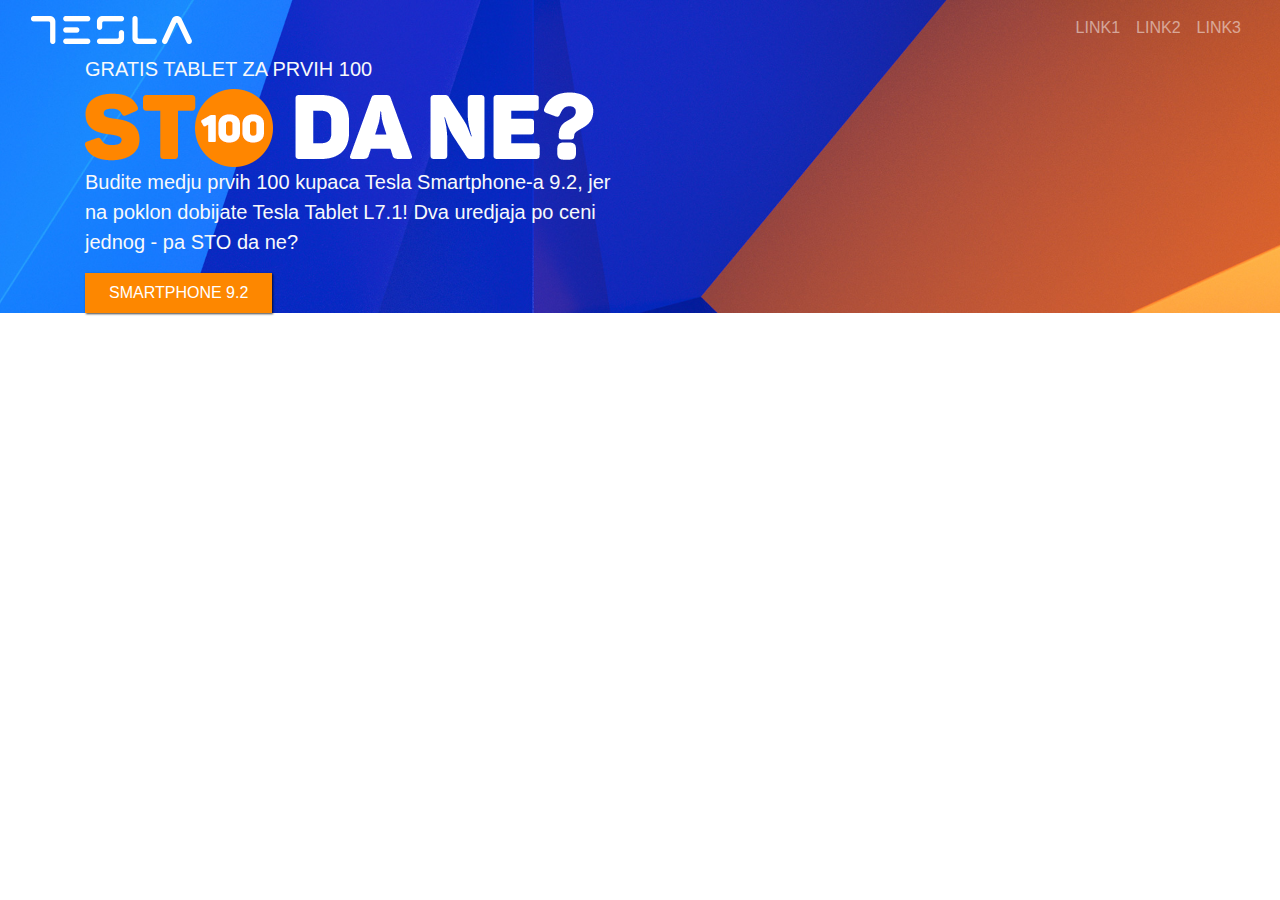
==== index.html @ eaa648a9 "Add images & files" ====
<!doctype html>
<html lang="en">

<head>
    <!-- Required meta tags -->
    <meta charset="utf-8">
    <meta name="viewport" content="width=device-width, initial-scale=1, shrink-to-fit=no">

    <!-- Bootstrap CSS -->
    <link rel="stylesheet" href="https://stackpath.bootstrapcdn.com/bootstrap/4.3.1/css/bootstrap.min.css"
        integrity="sha384-ggOyR0iXCbMQv3Xipma34MD+dH/1fQ784/j6cY/iJTQUOhcWr7x9JvoRxT2MZw1T" crossorigin="anonymous">
    <link rel="stylesheet" href="./css/style.css">
    <title>Hello, world!</title>
</head>

<body>
    <main id="hero">
        <header class="container-fluid">
            <nav class="navbar navbar-expand-lg navbar-dark">
                <a class="navbar-brand" href="#">
                    <img src="./img/Tesla-logo.png" alt="Tesla Logo">
                </a>
                <button class="navbar-toggler" type="button" data-toggle="collapse" data-target="#navbarNavAltMarkup"
                    aria-controls="navbarNavAltMarkup" aria-expanded="false" aria-label="Toggle navigation">
                    <span class="navbar-toggler-icon"></span>
                </button>
                <div class="collapse navbar-collapse" id="navbarNavAltMarkup">
                    <div class="navbar-nav ml-auto">
                        <a class="nav-item nav-link" href="#">LINK1</a>
                        <a class="nav-item nav-link" href="#">LINK2</a>
                        <a class="nav-item nav-link" href="#">LINK3</a>
                    </div>
                </div>
            </nav>
        </header>
        <div class="container">
            <div class="row">
                <div class="col-md text-light">
                    <h5>GRATIS TABLET ZA PRVIH 100</h5>
                    <img src="./img/sto-da-ne-naslov.png" alt="Sto da ne?">
                    <p class="lead">Budite medju prvih 100 kupaca Tesla Smartphone-a 9.2, jer na poklon dobijate Tesla
                        Tablet L7.1! <span>Dva uredjaja po ceni jednog - pa STO da ne?</span></p>

                    <button type="button" id="smartphone-btn">SMARTPHONE 9.2</button>
                </div>
                <div class="col-md">

                </div>
            </div>
        </div>
    </main>

    <!-- Optional JavaScript -->
    <!-- jQuery first, then Popper.js, then Bootstrap JS -->
    <script src="https://code.jquery.com/jquery-3.4.1.slim.min.js"
        integrity="sha256-pasqAKBDmFT4eHoN2ndd6lN370kFiGUFyTiUHWhU7k8=" crossorigin="anonymous"></script>
    <script src="https://cdnjs.cloudflare.com/ajax/libs/popper.js/1.14.7/umd/popper.min.js"
        integrity="sha384-UO2eT0CpHqdSJQ6hJty5KVphtPhzWj9WO1clHTMGa3JDZwrnQq4sF86dIHNDz0W1"
        crossorigin="anonymous"></script>
    <script src="https://stackpath.bootstrapcdn.com/bootstrap/4.3.1/js/bootstrap.min.js"
        integrity="sha384-JjSmVgyd0p3pXB1rRibZUAYoIIy6OrQ6VrjIEaFf/nJGzIxFDsf4x0xIM+B07jRM"
        crossorigin="anonymous"></script>
</body>

</html>
---- css/style.css ----
#hero {
    background-image: url('../img/Tesla-9.2+poklon-tablet.jpg');
    background-repeat: no-repeat;
    background-size: cover;
}

#smartphone-btn {
    box-shadow: 1px 1px 2px 0 rgba(0,0,0,0.75);
    background-color: #fd8700;
    border: none;
    color: #fff;
    padding: 0.5rem 1.5rem;
}
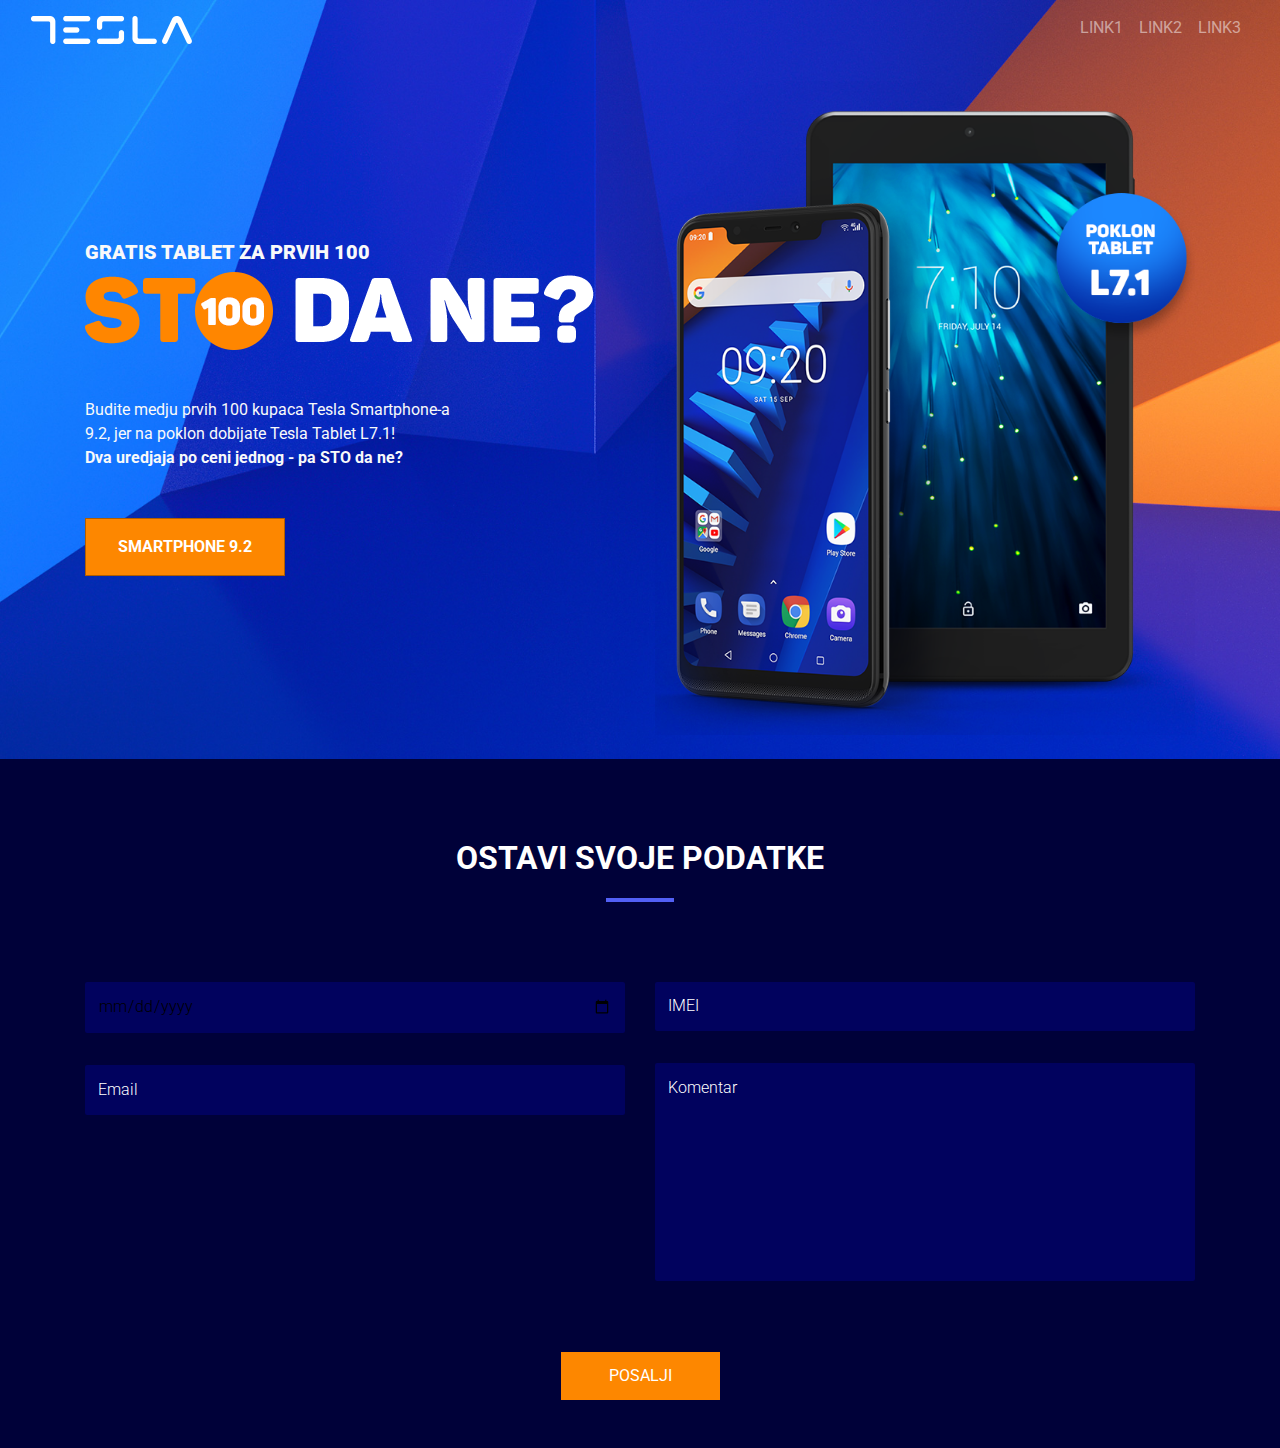
==== commit 007a89b5: "Added input section" ====
--- a/index.html
+++ b/index.html
@@ -34,21 +34,47 @@
             </nav>
         </header>
         <div class="container">
-            <div class="row">
-                <div class="col-md text-light">
-                    <h5>GRATIS TABLET ZA PRVIH 100</h5>
-                    <img src="./img/sto-da-ne-naslov.png" alt="Sto da ne?">
-                    <p class="lead">Budite medju prvih 100 kupaca Tesla Smartphone-a 9.2, jer na poklon dobijate Tesla
-                        Tablet L7.1! <span>Dva uredjaja po ceni jednog - pa STO da ne?</span></p>
-
-                    <button type="button" id="smartphone-btn">SMARTPHONE 9.2</button>
+            <div class="row d-flex align-items-center py-4">
+                <div class="col-md-6 text-light">
+                    <h5 class="hero-header">GRATIS TABLET ZA PRVIH 100</h5>
+                    <img class="img-fluid mb-5" src="./img/sto-da-ne-naslov.png" alt="Sto da ne?">
+                    <p class="mb-5">Budite medju prvih 100 kupaca Tesla Smartphone-a<br>9.2, jer na poklon dobijate
+                        Tesla
+                        Tablet L7.1!<br><strong>Dva uredjaja po ceni jednog - pa STO da ne?</strong></p>
+                    <button id="smartphone-btn" type="button">SMARTPHONE 9.2</button>
                 </div>
-                <div class="col-md">
-
+                <div class="col-md-6">
+                    <img class="img-fluid" src="./img/Telefon-tablet-slider.png" alt="Telefon-tablet-slider">
                 </div>
             </div>
         </div>
     </main>
+    <section id="giveaway">
+        <div class="container">
+            <div class="row">
+                <div class="col">
+                    <h2 class="giveaway-header">OSTAVI SVOJE PODATKE</h2>
+                </div>
+            </div>
+            <form action="">
+                <div class="row giveaway-enter">
+                    <div class="col-md">
+                        <input type="date" id="date">
+                        <input type="email" id="email" placeholder="Email">
+                    </div>
+                    <div class="col-md">
+                        <input type="text" id="imei" placeholder="IMEI">
+                        <textarea id="comment" rows="8" placeholder="Komentar"></textarea>
+                    </div>
+                </div>
+                <div class="row text-center py-5">
+                    <div class="col">
+                        <button id="send">POSALJI</button>
+                    </div>
+                </div>
+            </form>
+        </div>
+    </section>
 
     <!-- Optional JavaScript -->
     <!-- jQuery first, then Popper.js, then Bootstrap JS -->
--- a/css/style.css
+++ b/css/style.css
@@ -1,3 +1,9 @@
+@import url('https://fonts.googleapis.com/css?family=Roboto:300,400,700,900&display=swap');
+
+body {
+    font-family: 'Roboto', sans-serif;
+}
+
 #hero {
     background-image: url('../img/Tesla-9.2+poklon-tablet.jpg');
     background-repeat: no-repeat;
@@ -5,9 +11,69 @@
 }
 
 #smartphone-btn {
-    box-shadow: 1px 1px 2px 0 rgba(0,0,0,0.75);
+    /* box-shadow: 1px 1px 1px 0 rgba(0,0,0,0.5); */
+    border: solid rgba(0, 0, 0, 0.3) 1px;
+    background-color: #fd8700;
+    /* border: none; */
+    color: #fff;
+    padding: 1rem 2rem;
+    font-weight: bold;
+}
+
+#giveaway {
+    background-color: #000139;
+}
+
+.hero-header {
+    font-weight: 900;    
+}
+
+.giveaway-header {
+    text-align: center;
+    color: #fff;
+    margin: 5rem 0 1.5rem;
+    font-weight: bold;
+}
+.giveaway-header::after {
+    content: "";
+    position: absolute;
+    width: 6%;
+    height: 1px;
+    bottom: 0;
+    left: 47%;
+    border-bottom: 4px solid #5260f5;
+}
+
+.giveaway-enter {
+    text-align: center;
+    margin-top: 4rem;
+}
+
+#date, #imei, #email, #comment {
+    width: 100%;
+    background-color: #01025e;
+    border: none;
+    margin: 1rem 1rem 1rem 0;
+    padding: 0.8rem;
+    border-radius: 2px;
+    font-weight: 300;
+}
+
+::placeholder {
+    color: #fff;
+}
+
+textarea {
+    resize: none;
+}
+
+#send {
     background-color: #fd8700;
     border: none;
     color: #fff;
-    padding: 0.5rem 1.5rem;
+    padding: 0.75rem 3rem;
+}
+
+#imei {
+    background-image: url()
 }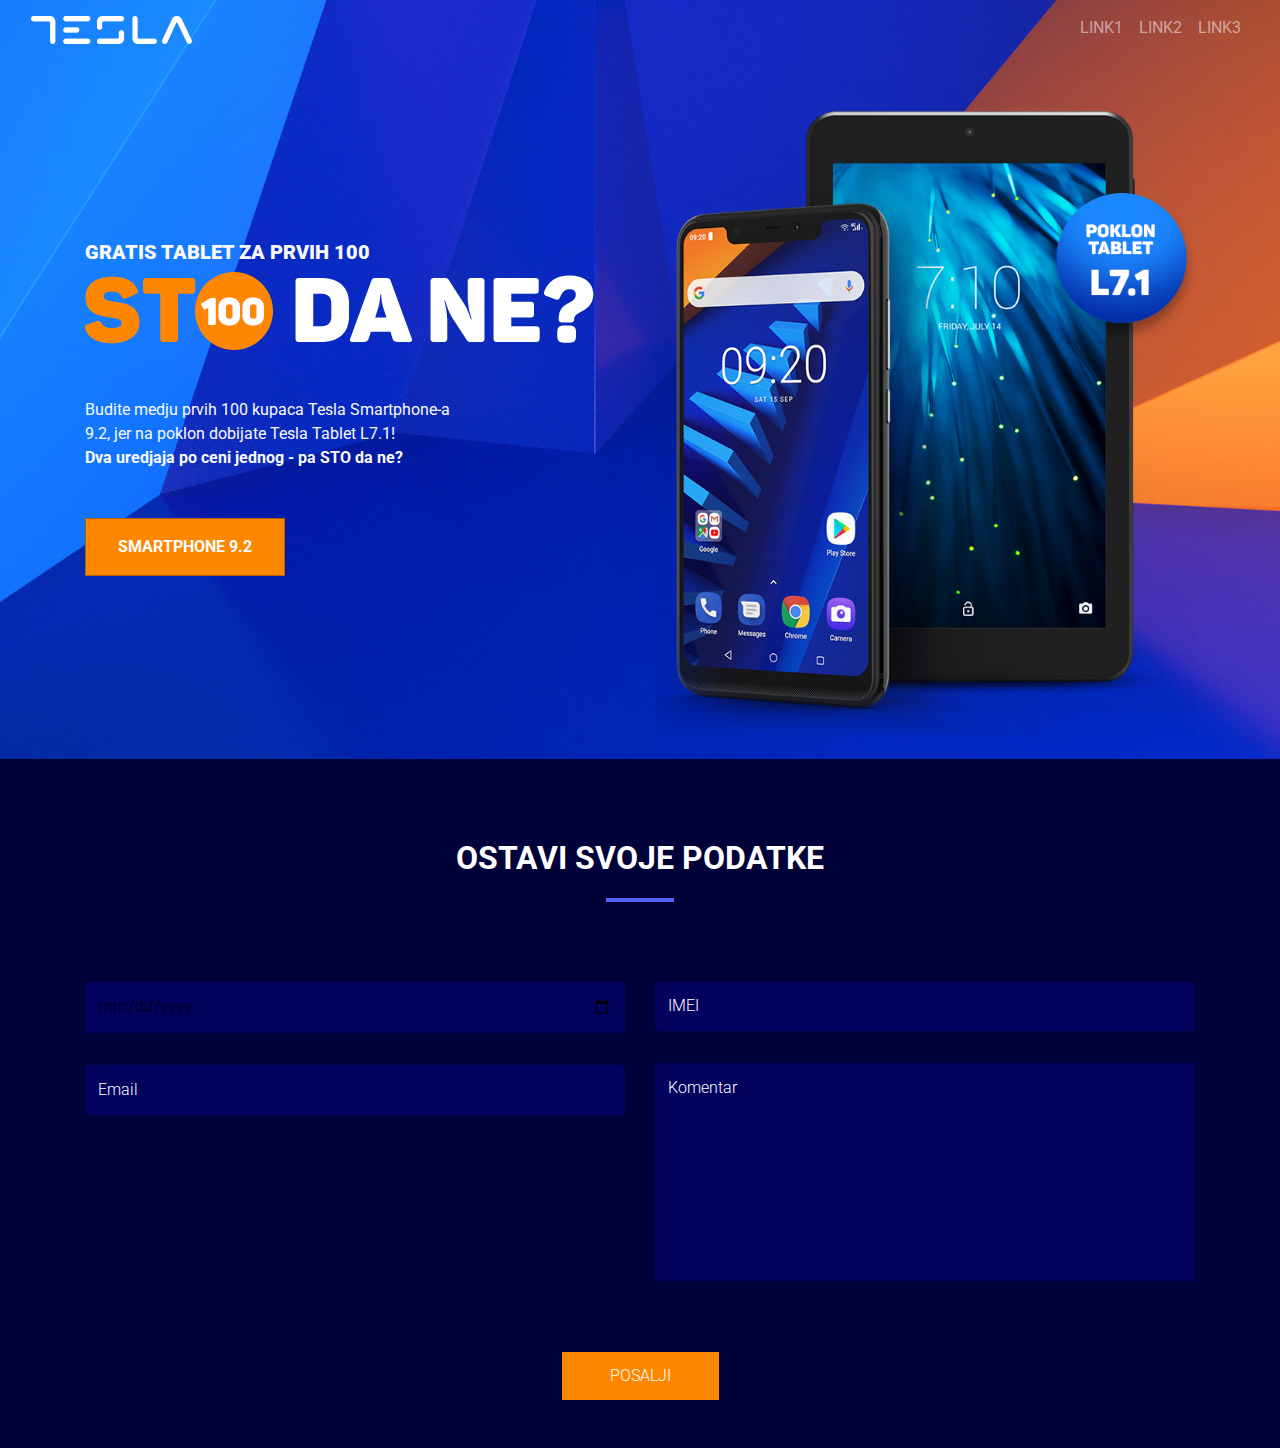
==== commit 2fa644a8: "Add @media styles for smaller devices" ====
--- a/index.html
+++ b/index.html
@@ -10,7 +10,7 @@
     <link rel="stylesheet" href="https://stackpath.bootstrapcdn.com/bootstrap/4.3.1/css/bootstrap.min.css"
         integrity="sha384-ggOyR0iXCbMQv3Xipma34MD+dH/1fQ784/j6cY/iJTQUOhcWr7x9JvoRxT2MZw1T" crossorigin="anonymous">
     <link rel="stylesheet" href="./css/style.css">
-    <title>Hello, world!</title>
+    <title>Tesla 9.2</title>
 </head>
 
 <body>
--- a/css/style.css
+++ b/css/style.css
@@ -11,10 +11,8 @@
 }
 
 #smartphone-btn {
-    /* box-shadow: 1px 1px 1px 0 rgba(0,0,0,0.5); */
     border: solid rgba(0, 0, 0, 0.3) 1px;
     background-color: #fd8700;
-    /* border: none; */
     color: #fff;
     padding: 1rem 2rem;
     font-weight: bold;
@@ -22,6 +20,28 @@
 
 #giveaway {
     background-color: #000139;
+}
+
+#send {
+    background-color: #fd8700;
+    border: none;
+    color: #fff;
+    padding: 0.75rem 3rem;
+    font-weight: 300;
+}
+
+#imei {
+    background-image: url()
+}
+
+#date, #imei, #email, #comment {
+    width: 100%;
+    background-color: #01025e;
+    border: none;
+    margin: 1rem 1rem 1rem 0;
+    padding: 0.8rem;
+    border-radius: 2px;
+    font-weight: 300;
 }
 
 .hero-header {
@@ -49,16 +69,6 @@
     margin-top: 4rem;
 }
 
-#date, #imei, #email, #comment {
-    width: 100%;
-    background-color: #01025e;
-    border: none;
-    margin: 1rem 1rem 1rem 0;
-    padding: 0.8rem;
-    border-radius: 2px;
-    font-weight: 300;
-}
-
 ::placeholder {
     color: #fff;
 }
@@ -67,13 +77,14 @@
     resize: none;
 }
 
-#send {
-    background-color: #fd8700;
-    border: none;
-    color: #fff;
-    padding: 0.75rem 3rem;
-}
-
-#imei {
-    background-image: url()
+@media screen and (max-width: 768px) {
+    .giveaway-header::after {
+        content: "";
+        position: absolute;
+        width: 12%;
+        height: 1px;
+        bottom: 0;
+        left: 44%;
+        border-bottom: 4px solid #5260f5;
+    }
 }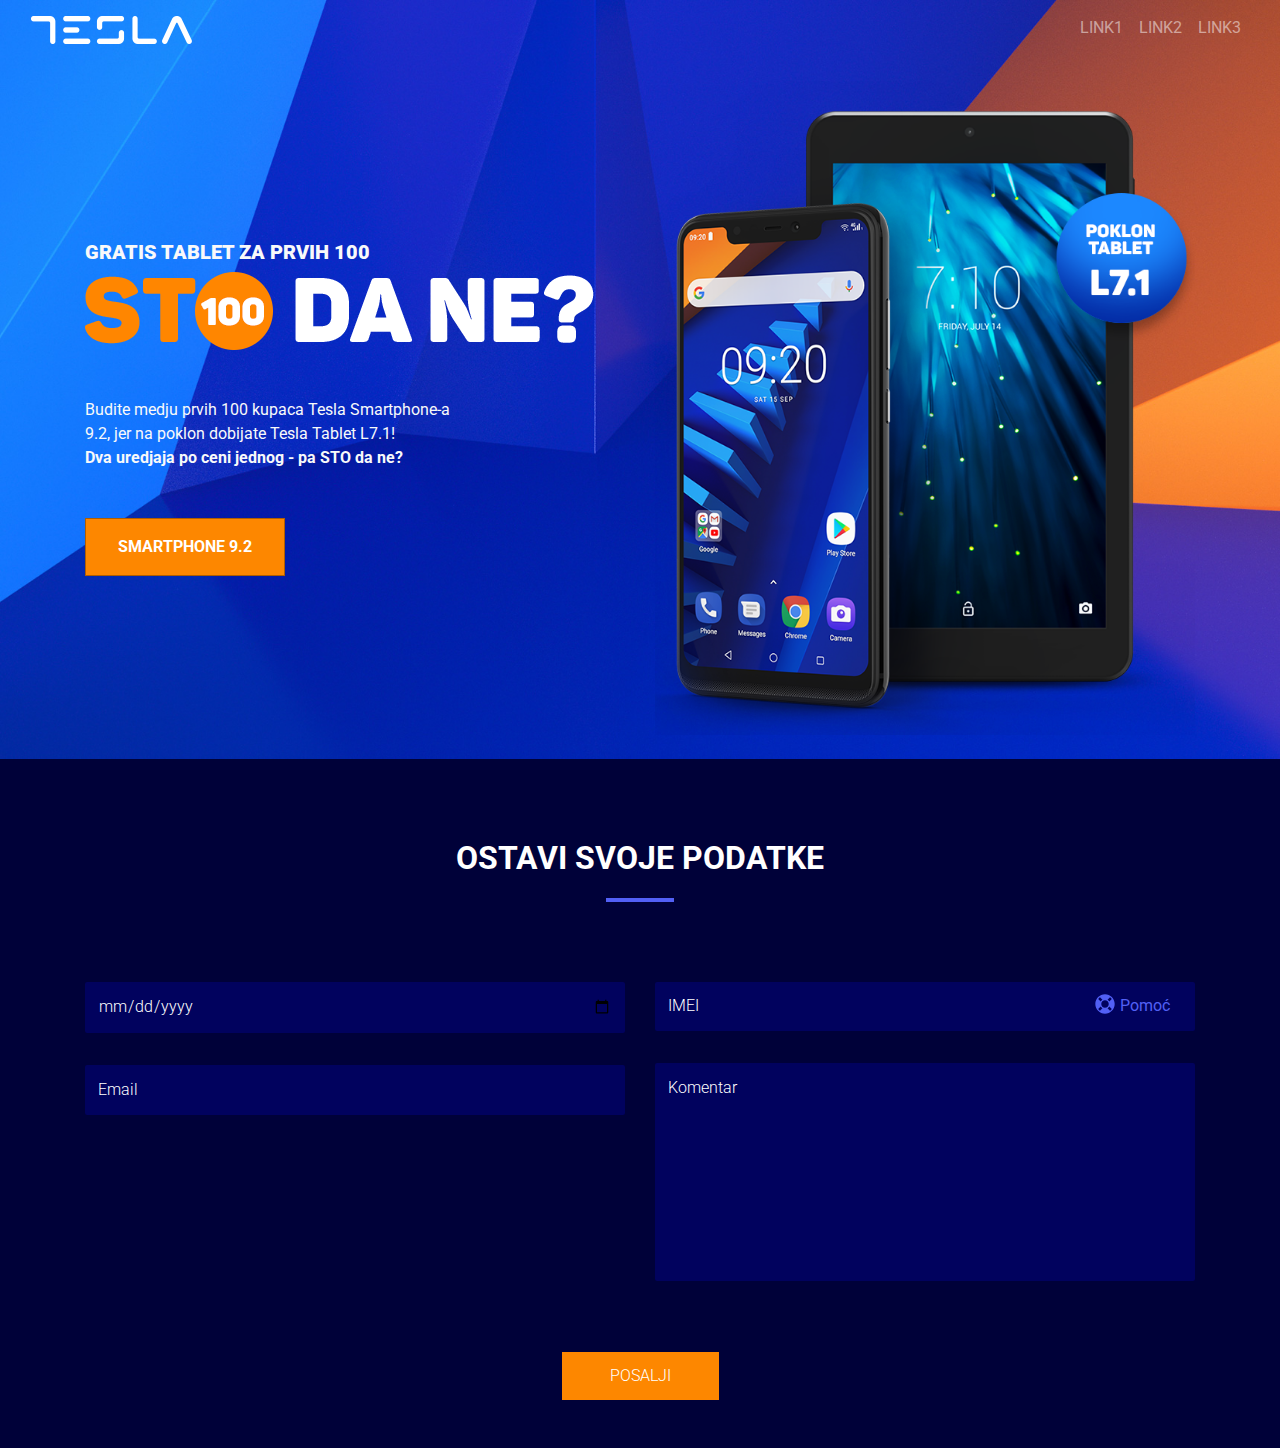
==== commit ea181035: "Added tooltip WIP" ====
--- a/index.html
+++ b/index.html
@@ -63,7 +63,12 @@
                         <input type="email" id="email" placeholder="Email">
                     </div>
                     <div class="col-md">
-                        <input type="text" id="imei" placeholder="IMEI">
+                        <div>
+                            <span id="imei-img"><img src="./img/vectorpaint.svg" alt=""><span id="help">Pomoć</span>
+                                <span id="tooltiptext">Lorem ipsum dolor sit amet consectetur adipisicing elit. Illo,
+                                    quam!</span></span>
+                            <input type="text" id="imei" placeholder="IMEI">
+                        </div>
                         <textarea id="comment" rows="8" placeholder="Komentar"></textarea>
                     </div>
                 </div>
--- a/css/style.css
+++ b/css/style.css
@@ -1,90 +1,141 @@
 @import url('https://fonts.googleapis.com/css?family=Roboto:300,400,700,900&display=swap');
 
 body {
-    font-family: 'Roboto', sans-serif;
+  font-family: 'Roboto', sans-serif;
 }
 
 #hero {
-    background-image: url('../img/Tesla-9.2+poklon-tablet.jpg');
-    background-repeat: no-repeat;
-    background-size: cover;
+  background-image: url('../img/Tesla-9.2+poklon-tablet.jpg');
+  background-repeat: no-repeat;
+  background-size: cover;
 }
 
 #smartphone-btn {
-    border: solid rgba(0, 0, 0, 0.3) 1px;
-    background-color: #fd8700;
-    color: #fff;
-    padding: 1rem 2rem;
-    font-weight: bold;
+  border: solid rgba(0, 0, 0, 0.3) 1px;
+  background-color: #fd8700;
+  color: #fff;
+  padding: 1rem 2rem;
+  font-weight: bold;
 }
 
 #giveaway {
-    background-color: #000139;
+  background-color: #000139;
 }
 
 #send {
-    background-color: #fd8700;
-    border: none;
-    color: #fff;
-    padding: 0.75rem 3rem;
-    font-weight: 300;
-}
-
-#imei {
-    background-image: url()
+  background-color: #fd8700;
+  border: none;
+  color: #fff;
+  padding: 0.75rem 3rem;
+  font-weight: 300;
 }
 
 #date, #imei, #email, #comment {
-    width: 100%;
-    background-color: #01025e;
-    border: none;
-    margin: 1rem 1rem 1rem 0;
-    padding: 0.8rem;
-    border-radius: 2px;
-    font-weight: 300;
+  color: #fff;
+  width: 100%;
+  background-color: #01025e;
+  border: none;
+  margin: 1rem 1rem 1rem 0;
+  padding: 0.8rem;
+  border-radius: 2px;
+  font-weight: 300;
+}
+
+#imei-img {
+  position: absolute;
+  color: #fff;
+  top: 28px;
+  right: 40px;
+}
+
+#imei-img img {
+  margin-top: -4px;
+  margin-right: 5px;
+  width: 20px;
+  height: 20px;
+}
+
+#help {
+  color: #5260f5;
+}
+/* Tooltip body */
+#imei-img #tooltiptext {
+  visibility: hidden;
+  width: 140px;
+  top: 100%;
+  left: 50%;
+  margin-left: -100px;
+  margin-top: 10px;
+  background-color: #fff;
+  color: black;
+  text-align: center;
+  border-radius: 6px;
+  padding: 5px 0;
+  position: absolute;
+  z-index: 1;
+}
+/* Tooltip Arrow Top */
+#imei-img #tooltiptext::after {
+  content: " ";
+  position: absolute;
+  bottom: 100%;
+  left: 50%;
+  margin-left: -5px;
+  border-width: 5px;
+  border-style: solid;
+  border-color: transparent transparent white transparent;
+}
+
+#imei-img:hover #tooltiptext {
+  visibility: visible;
 }
 
 .hero-header {
-    font-weight: 900;    
+  font-weight: 900;
 }
 
 .giveaway-header {
-    text-align: center;
-    color: #fff;
-    margin: 5rem 0 1.5rem;
-    font-weight: bold;
+  text-align: center;
+  color: #fff;
+  margin: 5rem 0 1.5rem;
+  font-weight: bold;
 }
+
 .giveaway-header::after {
-    content: "";
-    position: absolute;
-    width: 6%;
-    height: 1px;
-    bottom: 0;
-    left: 47%;
-    border-bottom: 4px solid #5260f5;
+  content: "";
+  position: absolute;
+  width: 6%;
+  height: 1px;
+  bottom: 0;
+  left: 47%;
+  border-bottom: 4px solid #5260f5;
 }
 
 .giveaway-enter {
-    text-align: center;
-    margin-top: 4rem;
+  text-align: center;
+  margin-top: 4rem;
 }
 
 ::placeholder {
-    color: #fff;
+  color: #fff;
+}
+
+::-moz-placeholder {
+  opacity: 1;
 }
 
 textarea {
-    resize: none;
+  resize: none;
 }
 
 @media screen and (max-width: 768px) {
-    .giveaway-header::after {
-        content: "";
-        position: absolute;
-        width: 12%;
-        height: 1px;
-        bottom: 0;
-        left: 44%;
-        border-bottom: 4px solid #5260f5;
-    }
+  .giveaway-header::after {
+    content: "";
+    position: absolute;
+    width: 12%;
+    height: 1px;
+    bottom: 0;
+    left: 44%;
+    border-bottom: 4px solid #5260f5;
+  }
 }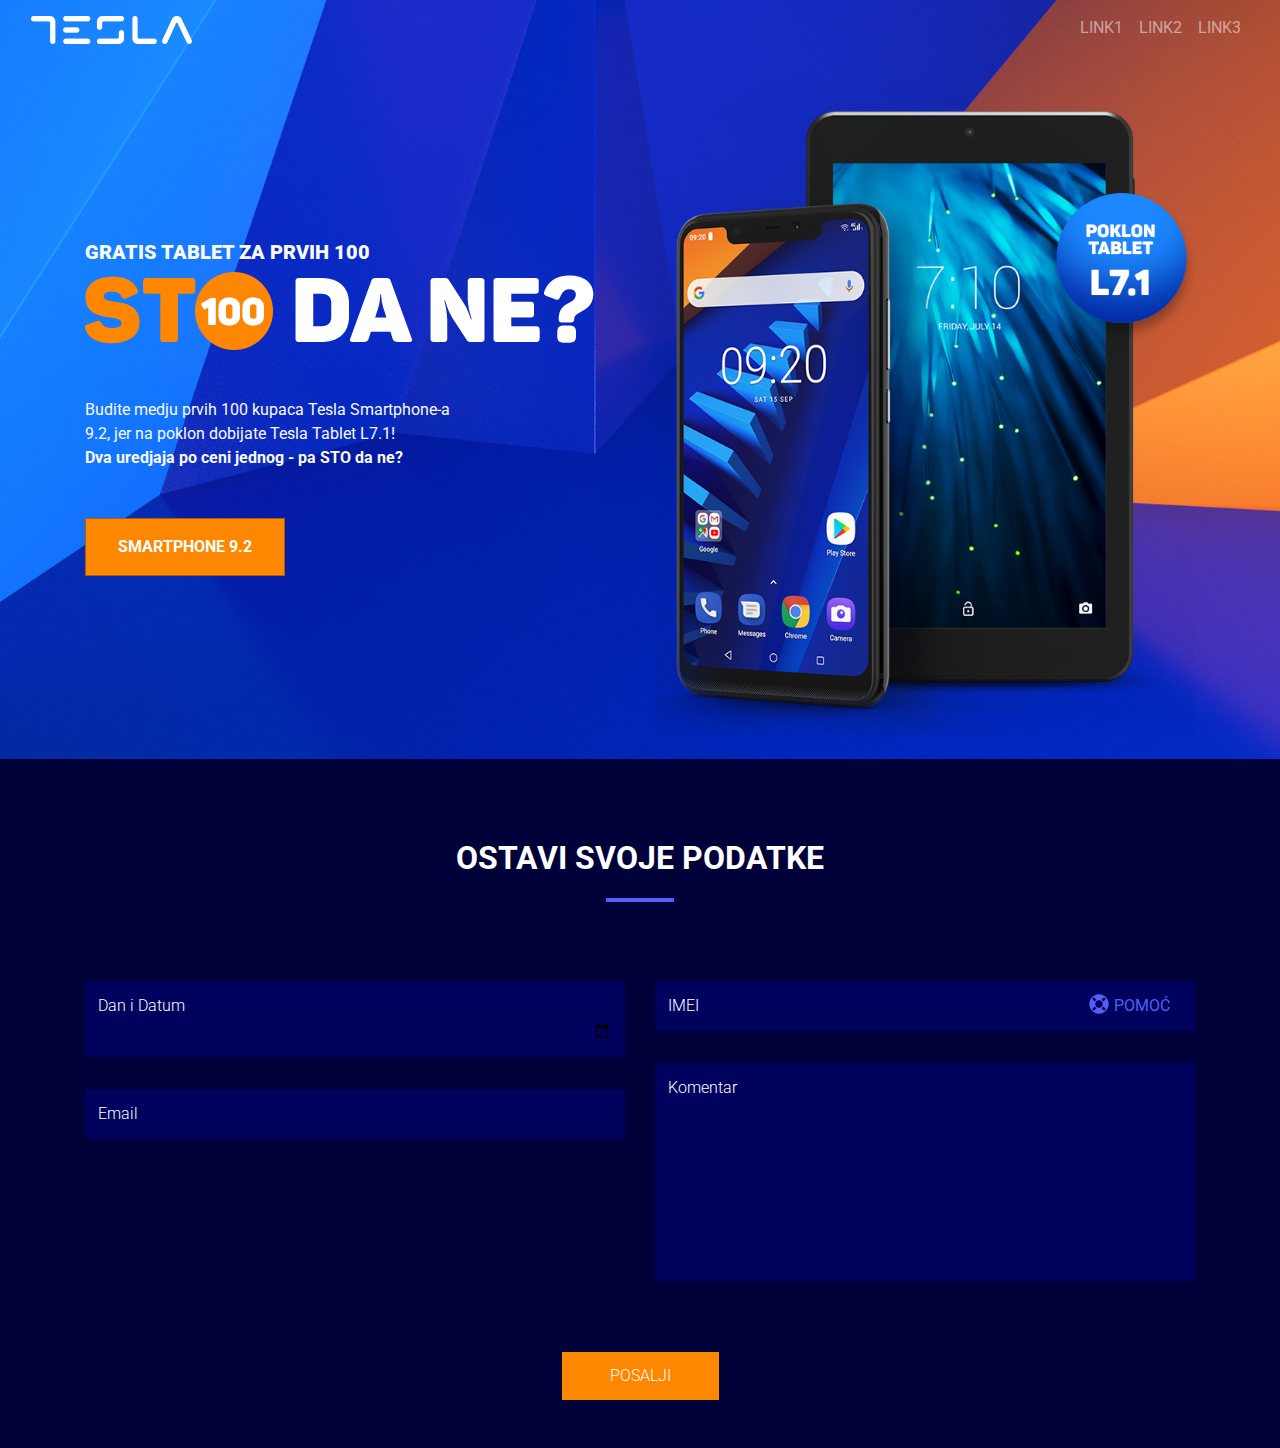
==== commit 1f102e89: "Added recaptcha and input date placeholder" ====
--- a/index.html
+++ b/index.html
@@ -5,7 +5,8 @@
     <!-- Required meta tags -->
     <meta charset="utf-8">
     <meta name="viewport" content="width=device-width, initial-scale=1, shrink-to-fit=no">
-
+    <!-- <script src="https://www.google.com/recaptcha/api.js?render=6LeMdKYUAAAAACQX9rWB82ArUIgBF66ECLiyIOZY"></script> -->
+    <script src="https://www.google.com/recaptcha/api.js" async defer></script>
     <!-- Bootstrap CSS -->
     <link rel="stylesheet" href="https://stackpath.bootstrapcdn.com/bootstrap/4.3.1/css/bootstrap.min.css"
         integrity="sha384-ggOyR0iXCbMQv3Xipma34MD+dH/1fQ784/j6cY/iJTQUOhcWr7x9JvoRxT2MZw1T" crossorigin="anonymous">
@@ -58,23 +59,25 @@
             </div>
             <form action="">
                 <div class="row giveaway-enter">
-                    <div class="col-md">
-                        <input type="date" id="date">
-                        <input type="email" id="email" placeholder="Email">
+                    <div class="col-md h-100">
+                        <input type="date" id="date" placeholder="Dan i Datum" required>
+                        <input type="email" id="email" placeholder="Email" required>
+                        <div class="g-recaptcha" data-sitekey="6LeydKYUAAAAALbpfxOEwXqkLkyjWy5QIZ_uYBFG"
+                            data-theme="dark"></div>
                     </div>
                     <div class="col-md">
                         <div>
-                            <span id="imei-img"><img src="./img/vectorpaint.svg" alt=""><span id="help">Pomoć</span>
-                                <span id="tooltiptext">Lorem ipsum dolor sit amet consectetur adipisicing elit. Illo,
-                                    quam!</span></span>
-                            <input type="text" id="imei" placeholder="IMEI">
+                            <span id="imei-img"><img src="./img/vectorpaint.svg" alt=""><span id="help">POMOĆ</span>
+                                <span id="tooltiptext">IMEI broj ce se pojaviti na ekranu nakon sto ukucate
+                                    *#06#</span></span>
+                            <input type="text" id="imei" placeholder="IMEI" required>
                         </div>
-                        <textarea id="comment" rows="8" placeholder="Komentar"></textarea>
+                        <textarea id="comment" rows="8" placeholder="Komentar" required></textarea>
                     </div>
                 </div>
                 <div class="row text-center py-5">
                     <div class="col">
-                        <button id="send">POSALJI</button>
+                        <input id="send" type="submit" value="POSALJI">
                     </div>
                 </div>
             </form>
--- a/css/style.css
+++ b/css/style.css
@@ -61,16 +61,15 @@
 /* Tooltip body */
 #imei-img #tooltiptext {
   visibility: hidden;
-  width: 140px;
+  width: 200px;
   top: 100%;
   left: 50%;
   margin-left: -100px;
-  margin-top: 10px;
-  background-color: #fff;
-  color: black;
+  margin-top: 30px;
+  background-color: rgba(255, 255, 255, 0.3);
+  color: #fff;
   text-align: center;
-  border-radius: 6px;
-  padding: 5px 0;
+  padding: 0.5rem 1rem;
   position: absolute;
   z-index: 1;
 }
@@ -79,11 +78,11 @@
   content: " ";
   position: absolute;
   bottom: 100%;
-  left: 50%;
+  left: 33%;
   margin-left: -5px;
-  border-width: 5px;
+  border-width: 10px;
   border-style: solid;
-  border-color: transparent transparent white transparent;
+  border-color: transparent transparent rgba(255, 255, 255, 0.3) transparent;
 }
 
 #imei-img:hover #tooltiptext {
@@ -127,8 +126,31 @@
 textarea {
   resize: none;
 }
-
+.g-recaptcha > div{
+    margin-left: auto;
+    margin-top: 55px;
+}
+input[type="date"]:before {
+    content: attr(placeholder) !important;
+    color: #fff;
+    margin-right: 0.5em;
+  }
+  input[type="date"]:focus:before {
+    content: "" !important;
+  }
+  input[type=date]::-webkit-datetime-edit {
+    color: transparent;
+}
+input[type=date]:focus::-webkit-datetime-edit {
+    color: #fff !important;
+}
 @media screen and (max-width: 768px) {
+    #imei-img #tooltiptext {
+        margin-left: -150px;
+    }
+    #imei-img #tooltiptext::after {
+        left: 57%;
+    }
   .giveaway-header::after {
     content: "";
     position: absolute;
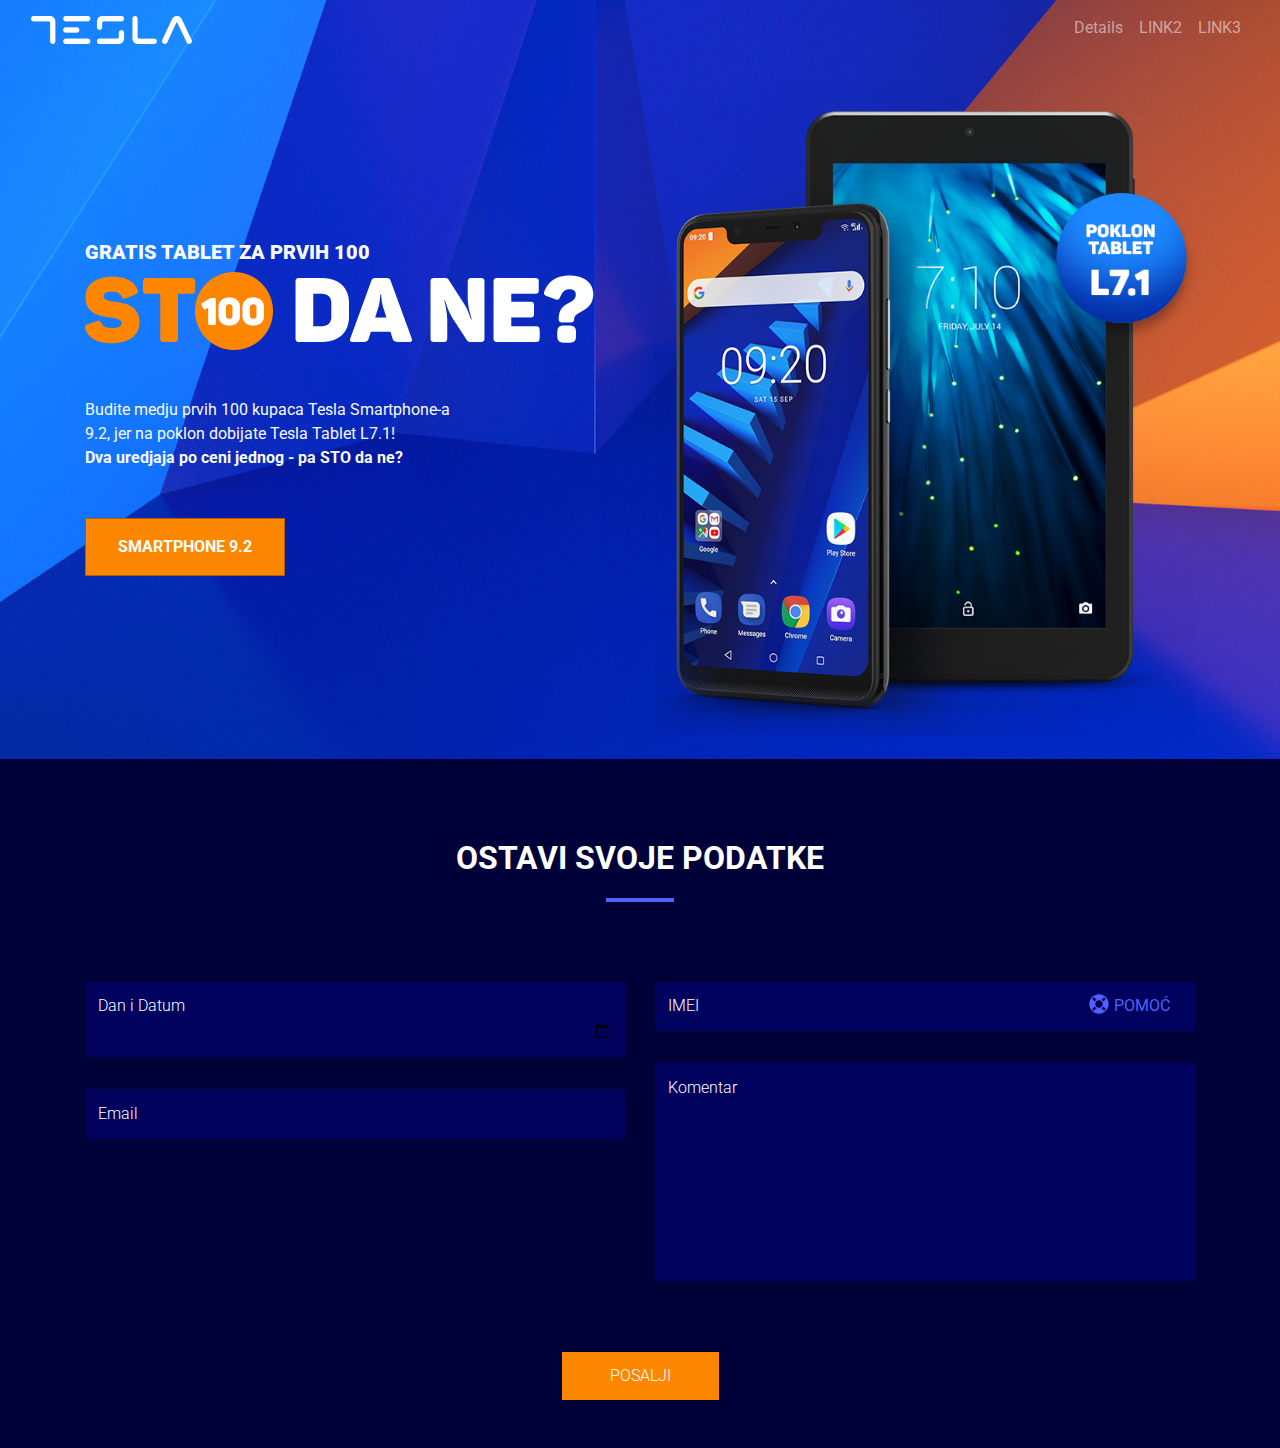
==== commit 885631c9: "Added performance section" ====
--- a/index.html
+++ b/index.html
@@ -18,7 +18,7 @@
     <main id="hero">
         <header class="container-fluid">
             <nav class="navbar navbar-expand-lg navbar-dark">
-                <a class="navbar-brand" href="#">
+                <a class="navbar-brand" href="./index.html">
                     <img src="./img/Tesla-logo.png" alt="Tesla Logo">
                 </a>
                 <button class="navbar-toggler" type="button" data-toggle="collapse" data-target="#navbarNavAltMarkup"
@@ -27,7 +27,7 @@
                 </button>
                 <div class="collapse navbar-collapse" id="navbarNavAltMarkup">
                     <div class="navbar-nav ml-auto">
-                        <a class="nav-item nav-link" href="#">LINK1</a>
+                        <a class="nav-item nav-link" href="./details.html">Details</a>
                         <a class="nav-item nav-link" href="#">LINK2</a>
                         <a class="nav-item nav-link" href="#">LINK3</a>
                     </div>
@@ -42,7 +42,7 @@
                     <p class="mb-5">Budite medju prvih 100 kupaca Tesla Smartphone-a<br>9.2, jer na poklon dobijate
                         Tesla
                         Tablet L7.1!<br><strong>Dva uredjaja po ceni jednog - pa STO da ne?</strong></p>
-                    <button id="smartphone-btn" type="button">SMARTPHONE 9.2</button>
+                    <a href="./details.html"><button id="smartphone-btn" type="button">SMARTPHONE 9.2</button></a>
                 </div>
                 <div class="col-md-6">
                     <img class="img-fluid" src="./img/Telefon-tablet-slider.png" alt="Telefon-tablet-slider">
@@ -57,20 +57,20 @@
                     <h2 class="giveaway-header">OSTAVI SVOJE PODATKE</h2>
                 </div>
             </div>
-            <form action="">
+            <form action="" id="infos">
                 <div class="row giveaway-enter">
-                    <div class="col-md h-100">
+                    <div class="col-md upper-row">
                         <input type="date" id="date" placeholder="Dan i Datum" required>
                         <input type="email" id="email" placeholder="Email" required>
                         <div class="g-recaptcha" data-sitekey="6LeydKYUAAAAALbpfxOEwXqkLkyjWy5QIZ_uYBFG"
                             data-theme="dark"></div>
                     </div>
-                    <div class="col-md">
+                    <div id="lower-row" class="col-md">
                         <div>
                             <span id="imei-img"><img src="./img/vectorpaint.svg" alt=""><span id="help">POMOĆ</span>
                                 <span id="tooltiptext">IMEI broj ce se pojaviti na ekranu nakon sto ukucate
                                     *#06#</span></span>
-                            <input type="text" id="imei" placeholder="IMEI" required>
+                            <input type="text" id="imei" placeholder="IMEI" minlength="15" maxlength="15" required>
                         </div>
                         <textarea id="comment" rows="8" placeholder="Komentar" required></textarea>
                     </div>
@@ -94,6 +94,7 @@
     <script src="https://stackpath.bootstrapcdn.com/bootstrap/4.3.1/js/bootstrap.min.js"
         integrity="sha384-JjSmVgyd0p3pXB1rRibZUAYoIIy6OrQ6VrjIEaFf/nJGzIxFDsf4x0xIM+B07jRM"
         crossorigin="anonymous"></script>
+    <script src="./js/index.js"></script>
 </body>
 
 </html>--- a/css/style.css
+++ b/css/style.css
@@ -126,25 +126,98 @@
 textarea {
   resize: none;
 }
+
 .g-recaptcha > div{
     margin-left: auto;
-    margin-top: 55px;
-}
+    margin-top: 73px;
+}
+
 input[type="date"]:before {
     content: attr(placeholder) !important;
     color: #fff;
     margin-right: 0.5em;
   }
-  input[type="date"]:focus:before {
+
+.optimized h1{
+    text-align: left;
+    line-height: 52px;
+    letter-spacing: -2px;
+    font-weight: 900;
+    font-size: 4rem;
+    text-shadow: 0px 2px 5px rgba(0,0,0,0.5);
+    margin: 2rem 0;
+}
+.optimized h2 {
+    font-weight: 300;
+}
+.screen, .performance {
+  background-color: #1326a3;
+  color: #fff;
+  padding-top: 6rem;
+}
+.screen h1, .performance h1 {
+  margin-bottom: 3rem;
+  font-size: 3rem;
+  font-weight: 900;
+}
+.screen p, .performance p {
+  text-align: center;
+  font-size: 1.4rem;
+  margin-bottom: 10rem;
+  padding: 0 1rem;
+}
+.performance {
+  background-color:  #00052f;
+  padding-bottom: 8rem;
+}
+.performance h4 {
+  font-weight: 700;
+  margin-bottom: 3rem;
+}
+#daring {
+    color: rgb(57, 163, 255);
+}
+
+input[type="date"]:focus:before {
     content: "" !important;
-  }
-  input[type=date]::-webkit-datetime-edit {
+}
+
+input[type=date]::-webkit-datetime-edit {
     color: transparent;
 }
+
 input[type=date]:focus::-webkit-datetime-edit {
     color: #fff !important;
 }
+
+.stats {
+    background-color: #000139;
+    color: #fff;
+}
+.specs {
+    margin: 0 3rem;
+}
+.specs p {
+    margin: 0;
+}
+.specs div {
+    border: 2px solid #00aeff;
+    margin: 1rem;
+    padding: 1.5rem;
+}
+.specs img {
+    margin-bottom: 1.5rem;
+}
+.specs:nth-child(1) {
+    padding-top: 6rem;
+}
+.specs:nth-child(2) {
+    padding-bottom: 6rem;
+}
 @media screen and (max-width: 768px) {
+  .g-recaptcha > div{
+    margin: 0 auto;
+}
     #imei-img #tooltiptext {
         margin-left: -150px;
     }
